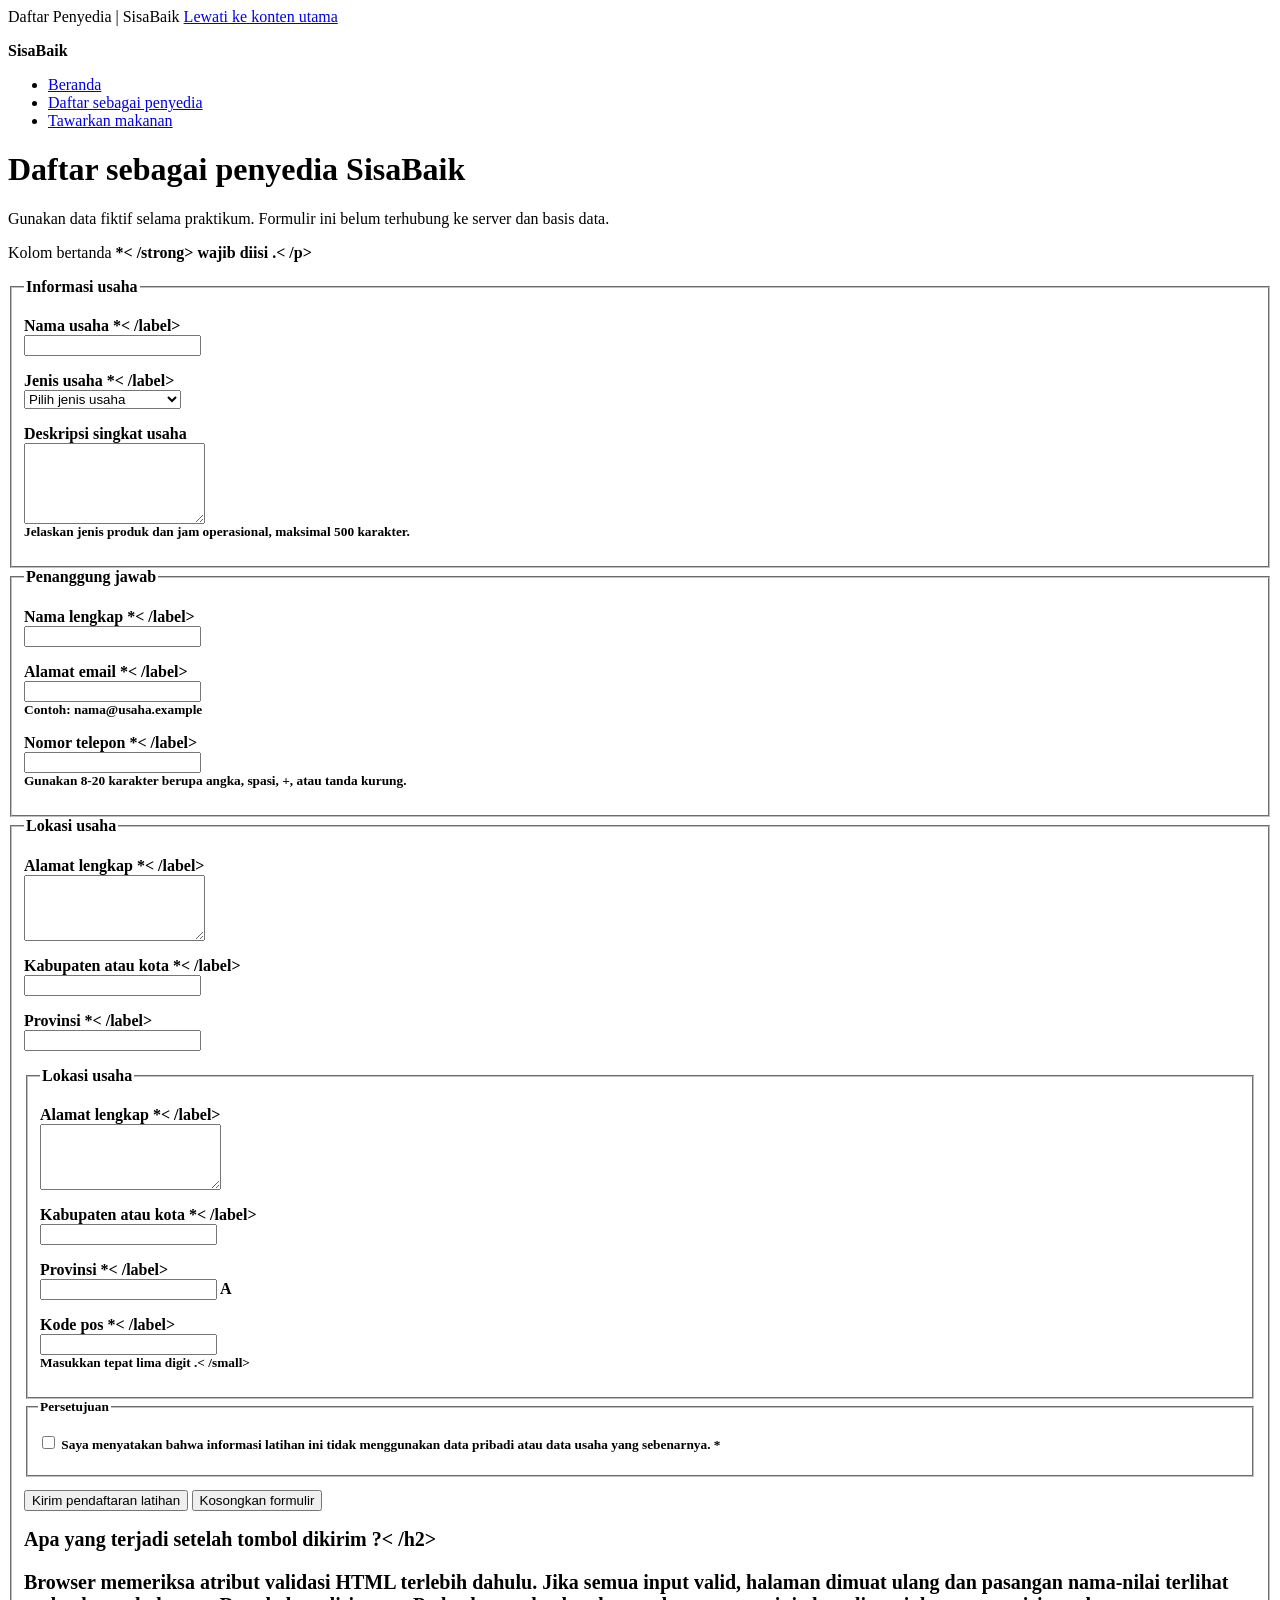
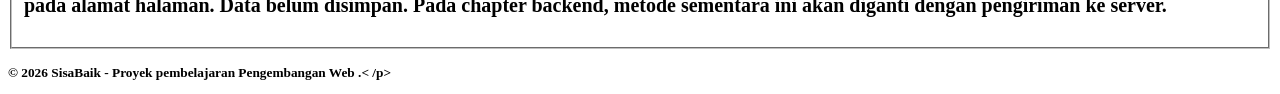
==== daftar-penyedia.html @ 4a2b6e1c "feat: add accessible provider registration form" ====
<! doctype html>
<html lang="id">
<head>
<meta charset="utf-8">
<meta name="viewport" content="width=device-width, initial-scale=1">
<meta
name="description"
content="Formulir prototipe untuk mendaftarkan usaha sebagai penyedia makanan di SisaBaik."

<title>Daftar Penyedia | SisaBaik</title>
</head>
<body>
<a href="#konten-utama">Lewati ke konten utama</a>

<header>
<p><strong>SisaBaik</strong></p>
<nav aria-label="Navigasi utama">
<ul>
<li><a href="index.html">Beranda</a></li>
<li>
<a href="daftar-penyedia.html" aria-current="page">
Daftar sebagai penyedia
</a>
</li>
<li><a href="tawarkan-makanan.html">Tawarkan makanan</a></li>
</ul>
</nav>
</header>

<main id="konten-utama" tabindex="-1">
<h1>Daftar sebagai penyedia SisaBaik</h1>
<p>
Gunakan data fiktif selama praktikum. Formulir ini belum terhubung ke

server dan basis data.
</p>
<p id="petunjuk-wajib">Kolom bertanda <strong> *< /strong> wajib diisi .< /p>

<form
action="daftar-penyedia.html"
method="get"
aria-describedby="petunjuk-wajib"
>

<fieldset>
<legend>Informasi usaha</legend>

<p>
<label for="nama-usaha">Nama usaha *< /label><br>
<input
type="text"
id="nama-usaha"
name="nama_usaha"
autocomplete="organization"
minlength="3"
maxlength="100"
required

</p>

<p>
<label for="jenis-usaha">Jenis usaha *< /label><br>
<select id="jenis-usaha" name="jenis_usaha" required>
<option value="">Pilih jenis usaha</option>
<option value="restoran">Restoran</option>
<option value="toko-roti">Toko roti</option>
<option value="katering">Katering</option>
<option value="ritel">Toko ritel</option>

<option value="hotel">Hotel atau penginapan</option>
<option value="lainnya">Lainnya</option>
</select>
</p>

<p>
<label for="deskripsi-usaha">Deskripsi singkat usaha</label><br>
<textarea
id="deskripsi-usaha"
name="deskripsi_usaha"
rows="5"
maxlength="500"
aria-describedby="bantuan-deskripsi"
></textarea><br>
<small id="bantuan-deskripsi">
Jelaskan jenis produk dan jam operasional, maksimal 500 karakter.
</small>
</p>
</fieldset>

<fieldset>
<legend>Penanggung jawab</legend>

<p>
<label for="nama-penanggung-jawab">Nama lengkap *< /label><br>
<input
type="text"
id="nama-penanggung-jawab"
name="nama_penanggung_jawab"
autocomplete="name"
minlength="3"
maxlength="100"
required

>
</p>

<p>
<label for="email">Alamat email *< /label><br>
<input
type="email"
id="email"
name="email"
autocomplete="email"
maxlength="254"
aria-describedby="bantuan-email"
required
><br>
<small id="bantuan-email">Contoh: nama@usaha.example</small>
</p>

<p>
<label for="telepon">Nomor telepon *< /label><br>
<input
type="tel"
id="telepon"
name="telepon"
autocomplete="tel"
inputmode="tel"
pattern="[0-9+() ]{8,20}"
aria-describedby="bantuan-telepon"
required
><br>
<small id="bantuan-telepon">
Gunakan 8-20 karakter berupa angka, spasi, +, atau tanda kurung.
</small>
</p>

</fieldset>

<fieldset>
<legend>Lokasi usaha</legend>

<p>
<label for="alamat">Alamat lengkap *< /label><br>
<textarea
id="alamat"
name="alamat"
rows="4"
autocomplete="street-address"
minlength="10"
maxlength="250"
required
></textarea>
</p>

<p>
<label for="kota">Kabupaten atau kota *< /label><br>
<input
type="text"
id="kota"
name="kota"
autocomplete="address-level2"
maxlength="100"
required

</p>

<p>
<label for="provinsi">Provinsi *< /label><br>
<input

</fieldset>

<fieldset>
<legend>Lokasi usaha</legend>

<p>
<label for="alamat">Alamat lengkap *< /label><br>
<textarea
id="alamat"
name="alamat"
rows="4"
autocomplete="street-address"
minlength="10"
maxlength="250"
required
></textarea>
</p>

<p>
<label for="kota">Kabupaten atau kota *< /label><br>
<input
type="text"
id="kota"
name="kota"
autocomplete="address-level2"
maxlength="100"
required

</p>

<p>
<label for="provinsi">Provinsi *< /label><br>
<input

type="text"
id="provinsi"
name="provinsi"
autocomplete="address-level1"
maxlength="100"
required

</p>

A

<p>
<label for="kode-pos">Kode pos *< /label><br>
<input
type="text"
id="kode-pos"
name="kode_pos"
autocomplete="postal-code"
inputmode="numeric"
pattern="[0-9]{5}"
aria-describedby="bantuan-kode-pos"
required
><br>
<small id="bantuan-kode-pos">Masukkan tepat lima digit .< /small>
</p>
</fieldset>

<fieldset>
<legend>Persetujuan</legend>
<p>
<input
type="checkbox"
id="persetujuan"
name="persetujuan"
value="setuju"

required

<label for="persetujuan">
Saya menyatakan bahwa informasi latihan ini tidak menggunakan
data pribadi atau data usaha yang sebenarnya. *
</label>
</p>
</fieldset>

<p>
<button type="submit">Kirim pendaftaran latihan</button>
<button type="reset">Kosongkan formulir</button>
</p>
</form>

<section aria-labelledby="catatan-prototipe">
<h2 id="catatan-prototipe">Apa yang terjadi setelah tombol dikirim ?< /h2>
<p>
Browser memeriksa atribut validasi HTML terlebih dahulu. Jika semua
input valid, halaman dimuat ulang dan pasangan nama-nilai terlihat
pada alamat halaman. Data belum disimpan. Pada chapter backend,
metode sementara ini akan diganti dengan pengiriman ke server.
</p>
</section>
</main>

<footer>
<p>&copy; 2026 SisaBaik - Proyek pembelajaran Pengembangan Web .< /p>
</footer>
</body>
</html>
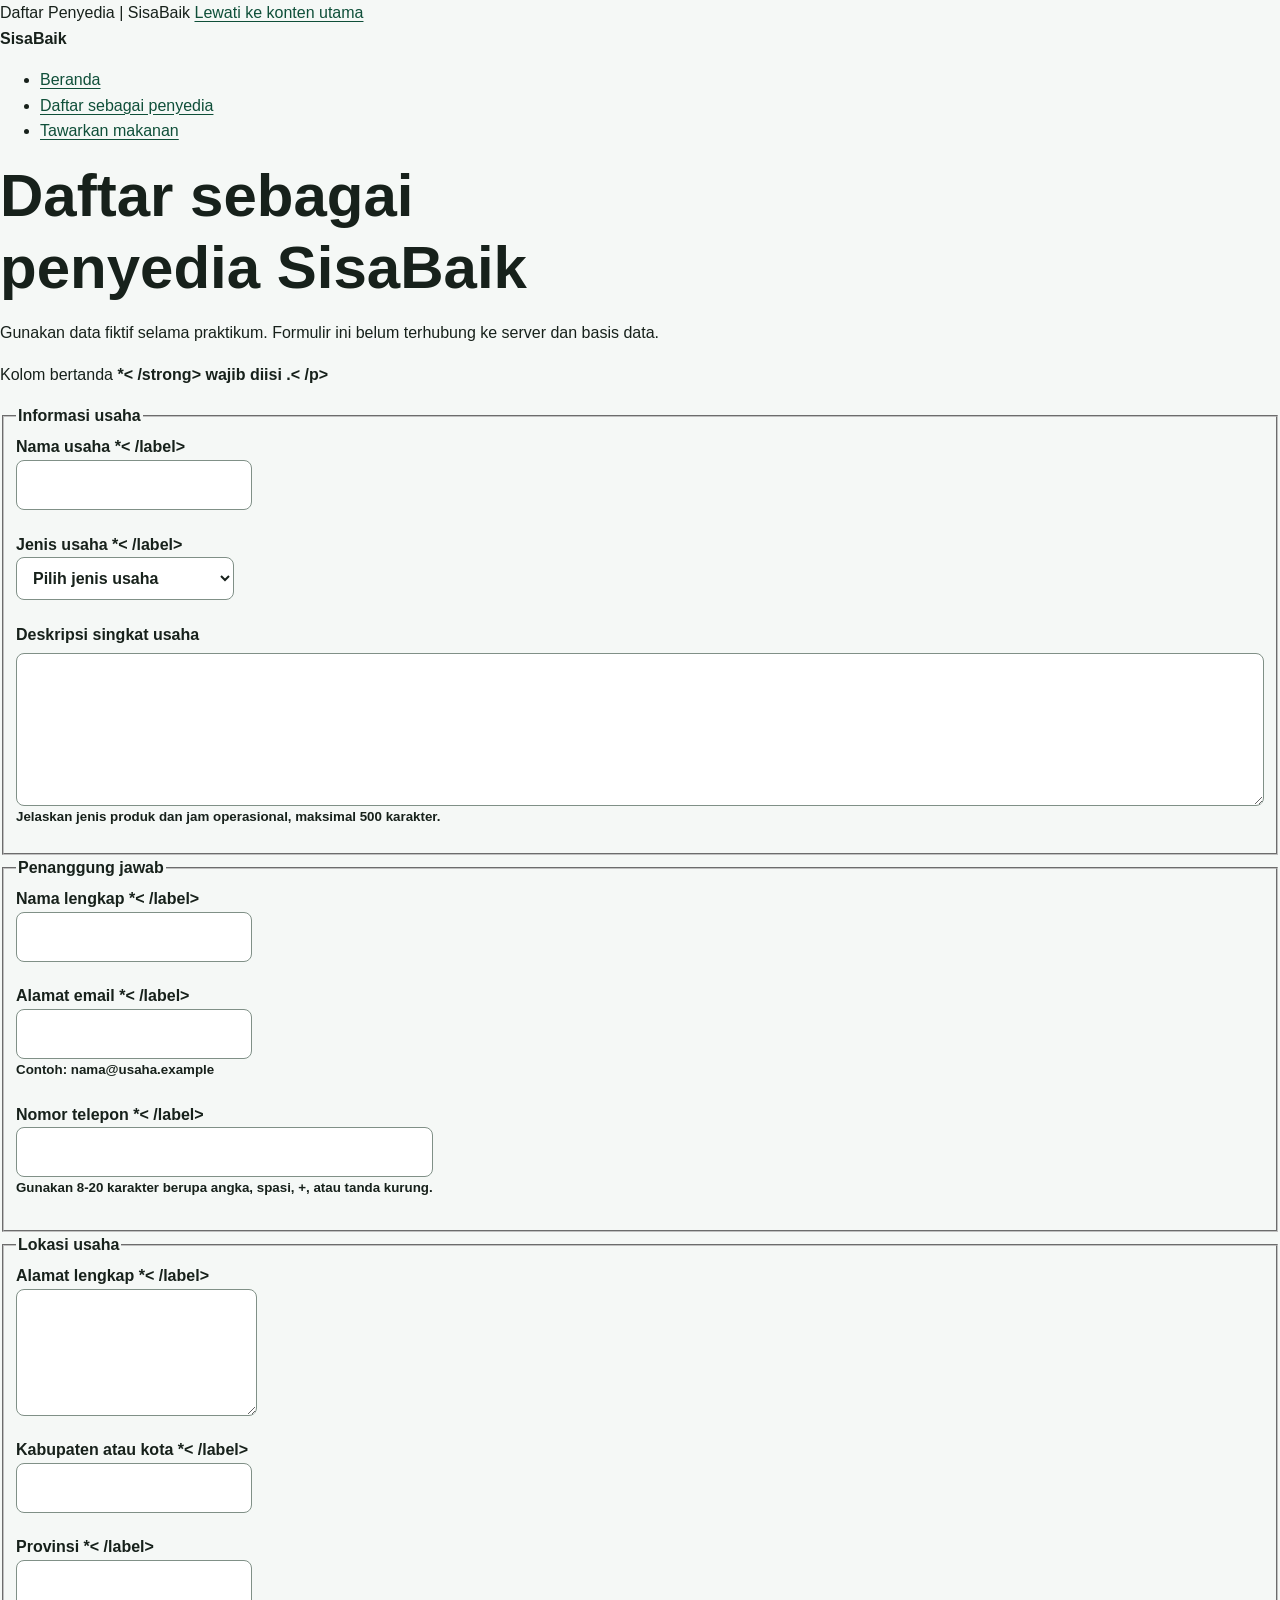
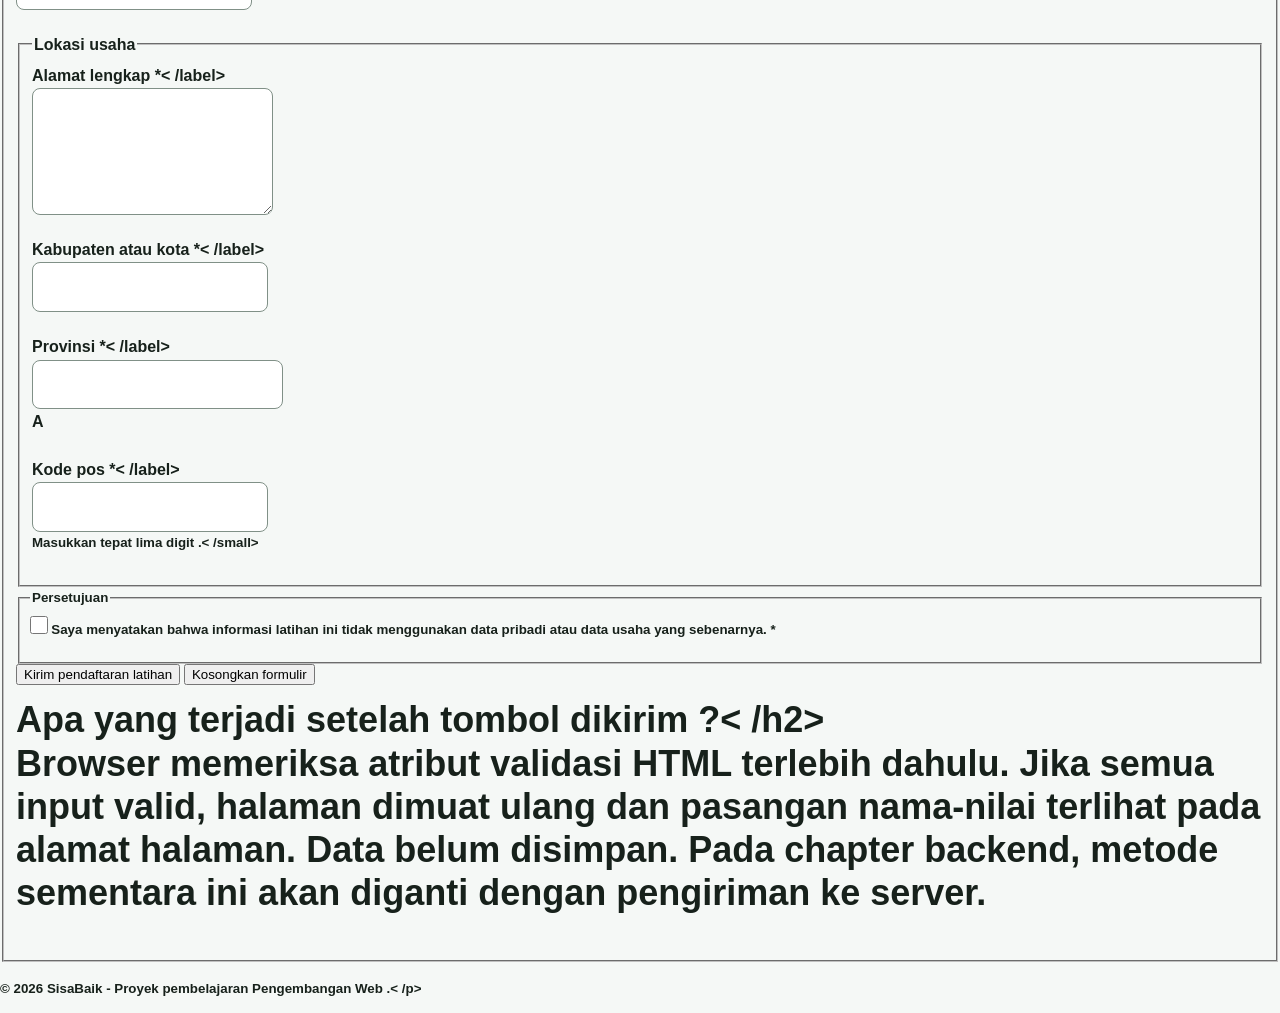
==== commit 1a52221c: "feat: add responsive SisaBaik visual system" ====
--- a/daftar-penyedia.html
+++ b/daftar-penyedia.html
@@ -8,6 +8,7 @@
 content="Formulir prototipe untuk mendaftarkan usaha sebagai penyedia makanan di SisaBaik."
 
 <title>Daftar Penyedia | SisaBaik</title>
+<link rel="stylesheet" href="styles.css">
 </head>
 <body>
 <a href="#konten-utama">Lewati ke konten utama</a>
--- a/styles.css
+++ b/styles.css
@@ -0,0 +1,449 @@
+:root {
+    --color-primary: #176b4d;
+    --color-primary-dark: #0f4f39;
+    --color-primary-soft: #e8f5ef;
+    --color-accent: #f2b84b;
+    --color-text: #17211b;
+    --color-muted: #52615a;
+    --color-surface: #ffffff;
+    --color-background: #f5f8f6;
+    --color-border: #cbd8d1;
+    --color-danger: #a52a2a;
+    --shadow-card: 0 0.5rem 1.5rem rgb(23 33 27 / 10%);
+    --radius-small: 0.5rem;
+    --radius-medium: 0.9rem;
+    --radius-large: 1.4rem;
+    --content-width: 72rem;
+}
+
+
+*,
+*::before,
+*::after {
+    box-sizing: border-box;
+}
+
+html {
+    scroll-behavior: smooth;
+}
+
+body {
+    margin: 0;
+    background: var(--color-background);
+    color: var(--color-text);
+    font-family: Arial, Helvetica, sans-serif;
+    font-size: 1rem;
+    line-height: 1.6;
+}
+
+h1,
+h2,
+h3,
+p {
+    margin-block-start: 0;
+}
+
+h1,
+h2,
+h3 {
+    line-height: 1.2;
+}
+
+h1 {
+    max-width: 18ch;
+    margin-block-end: 1rem;
+    font-size: clamp(2rem, 7vw, 3.75rem);
+}
+
+h2 {
+    margin-block-end: 1rem;
+    font-size: clamp(1.5rem, 4vw, 2.25rem);
+}
+
+h3 {
+    margin-block-end: 0.6rem;
+    font-size: 1.2rem;
+}
+
+
+a {
+    color: var(--color-primary-dark);
+    text-underline-offset: 0.2em;
+}
+
+a:hover {
+    text-decoration-thickness: 0.18em;
+}
+
+
+:focus-visible {
+    outline: 0.2rem solid var(--color-accent);
+    outline-offset: 0.2rem;
+}
+
+.skip-link {
+    position: absolute;
+    inset-block-start: 0.5rem;
+    inset-inline-start: 0.5rem;
+    z-index: 100;
+    padding: 0.7rem 1rem;
+    border-radius: var(--radius-small);
+    background: var(--color-text);
+    color: var(--color-surface);
+    transform: translateY(-180%);
+}
+
+.skip-link:focus {
+    transform: translateY(0);
+}
+
+.container {
+    width: min(100% - 2rem, var(--content-width));
+    margin-inline: auto;
+}
+
+.site-header {
+    background: var(--color-surface);
+    border-block-end: 0.0625rem solid var(--color-border);
+}
+
+.header-layout {
+    display: flex;
+    flex-direction: column;
+    gap: 0.75rem;
+    padding-block: 1rem;
+}
+
+.brand {
+    margin: 0;
+    color: var(--color-primary-dark);
+    font-size: 1.4rem;
+    font-weight: 700;
+}
+
+.nav-list {
+    display: flex;
+    flex-wrap: wrap;
+    gap: 0.5rem 1rem;
+    margin: 0;
+    padding: 0;
+    list-style: none;
+}
+
+.nav-list a {
+    display: inline-block;
+    padding-block: 0.35rem;
+    font-weight: 700;
+}
+
+.nav-list a[aria-current="page"] {
+    color: var(--color-primary);
+    text-decoration-thickness: 0.2em;
+}
+
+
+.hero {
+    padding-block: clamp(3rem, 10vw, 7rem);
+    background: linear-gradient(
+        135deg,
+        rgb(232 245 239 / 95%),
+        rgb(255 255 255 / 92%)
+    );
+}
+
+.hero-layout {
+    display: grid;
+    gap: 2rem;
+    align-items: center;
+}
+
+.eyebrow {
+    margin-block-end: 0.5rem;
+    color: var(--color-primary-dark);
+    font-weight: 700;
+    letter-spacing: 0.05em;
+    text-transform: uppercase;
+}
+
+.lead {
+    max-width: 62ch;
+    color: var(--color-muted);
+    font-size: 1.1rem;
+}
+
+.hero-panel {
+    padding: 1.5rem;
+    border: 0.0625rem solid var(--color-border);
+    border-radius: var(--radius-large);
+    background: var(--color-surface);
+    box-shadow: var(--shadow-card);
+}
+
+.hero-panel strong {
+    display: block;
+    color: var(--color-primary-dark);
+    font-size: 2rem;
+}
+
+.button-group,
+.form-actions {
+    display: flex;
+    flex-wrap: wrap;
+    gap: 0.75rem;
+    align-items: center;
+}
+
+.button {
+    display: inline-block;
+    padding: 0.75rem 1rem;
+    border: 0.125rem solid var(--color-primary);
+    border-radius: var(--radius-small);
+    background: var(--color-primary);
+    color: var(--color-surface);
+    font: inherit;
+    font-weight: 700;
+    line-height: 1.2;
+    text-decoration: none;
+    cursor: pointer;
+}
+
+.button:hover {
+    background: var(--color-primary-dark);
+    border-color: var(--color-primary-dark);
+}
+
+.button-secondary {
+    background: transparent;
+    color: var(--color-primary-dark);
+}
+
+.section {
+    padding-block: clamp(2.5rem, 7vw, 5rem);
+}
+
+.section-alt {
+    background: var(--color-surface);
+}
+
+.section-intro {
+    max-width: 65ch;
+    color: var(--color-muted);
+}
+
+
+.steps-grid,
+.benefit-grid,
+.offer-grid {
+    display: grid;
+    grid-template-columns: 1fr;
+    gap: 1rem;
+}
+
+
+.card {
+    padding: 1.25rem;
+    border: 0.0625rem solid var(--color-border);
+    border-radius: var(--radius-medium);
+    background: var(--color-surface);
+    box-shadow: var(--shadow-card);
+}
+
+.step-number {
+    display: inline-grid;
+    width: 2.25rem;
+    height: 2.25rem;
+    margin-block-end: 0.75rem;
+    place-items: center;
+    border-radius: 50%;
+    background: var(--color-primary-soft);
+    color: var(--color-primary-dark);
+    font-weight: 700;
+}
+
+.offer-card {
+    display: flex;
+    flex-direction: column;
+    overflow: hidden;
+    border: 0.0625rem solid var(--color-border);
+    border-radius: var(--radius-medium);
+    background: var(--color-surface);
+    box-shadow: var(--shadow-card);
+}
+
+.offer-card_visual {
+    min-height: 8rem;
+    background: linear-gradient(
+        135deg,
+        var(--color-primary),
+        var(--color-primary-dark)
+    );
+}
+
+.offer-card_content {
+    display: flex;
+    flex: 1;
+    flex-direction: column;
+    padding: 1.25rem;
+}
+
+.offer-card_meta {
+    color: var(--color-muted);
+}
+
+.offer-card_price {
+    margin-block-start: auto;
+    font-size: 1.15rem;
+}
+
+
+.badge {
+    display: inline-block;
+    width: fit-content;
+    margin-block-end: 0.75rem;
+    padding: 0.25rem 0.6rem;
+    border-radius: 999px;
+    background: var(--color-primary-soft);
+    color: var(--color-primary-dark);
+    font-size: 0.85rem;
+    font-weight: 700;
+}
+
+.notice {
+    padding: 1rem;
+    border-inline-start: 0.3rem solid var(--color-primary);
+    border-radius: var(--radius-small);
+    background: var(--color-primary-soft);
+}
+
+
+.page-heading {
+    padding-block: clamp(2.5rem, 7vw, 5rem) 2rem;
+}
+
+
+.form-card {
+    max-width: 56rem;
+    margin-block-end: 3rem;
+    padding: clamp(1rem, 4vw, 2rem);
+    border: 0.0625rem solid var(--color-border);
+    border-radius: var(--radius-large);
+    background: var(--color-surface);
+    box-shadow: var(--shadow-card);
+}
+
+.form-section {
+    margin: 0 0 1.5rem;
+    padding: 1.25rem;
+    border: 0.0625rem solid var(--color-border);
+    border-radius: var(--radius-medium);
+}
+
+.form-section legend {
+    padding-inline: 0.4rem;
+    color: var(--color-primary-dark);
+    font-size: 1.1rem;
+    font-weight: 700;
+}
+
+label {
+    display: inline-block;
+    margin-block-end: 0.35rem;
+    font-weight: 700;
+}
+
+input,
+select,
+textarea {
+    width: 100%;
+    padding: 0.7rem 0.75rem;
+    border: 0.0625rem solid #809087;
+    border-radius: var(--radius-small);
+    background: var(--color-surface);
+    color: var(--color-text);
+    font: inherit;
+}
+
+textarea {
+    resize: vertical;
+}
+
+input:focus,
+select:focus,
+textarea:focus {
+    border-color: var(--color-primary-dark);
+}
+
+input[type="checkbox"],
+input[type="radio"] {
+    width: 1.1rem;
+    height: 1.1rem;
+    margin: 0.2rem 0 0;
+    accent-color: var(--color-primary);
+}
+
+.required-note {
+    color: var(--color-muted);
+}
+
+
+.site-footer {
+    padding-block: 2rem;
+    background: var(--color-primary-dark);
+    color: var(--color-surface);
+}
+
+.site-footer a {
+    color: var(--color-surface);
+}
+
+.footer-layout {
+    display: flex;
+    flex-direction: column;
+    gap: 0.5rem;
+}
+
+.footer-layout p,
+.footer-layout address {
+    margin: 0;
+}
+
+
+@media (min-width: 48rem) {
+    .header-layout {
+        flex-direction: row;
+        justify-content: space-between;
+        align-items: center;
+    }
+
+    .hero-layout {
+        grid-template-columns: minmax(0, 1.5fr) minmax(15rem, 0.7fr);
+    }
+
+    .steps-grid,
+    .benefit-grid {
+        grid-template-columns: repeat(3, minmax(0, 1fr));
+    }
+
+    .offer-grid {
+        grid-template-columns: repeat(2, minmax(0, 1fr));
+    }
+
+    .footer-layout {
+        flex-direction: row;
+        justify-content: space-between;
+        align-items: center;
+    }
+}
+
+@media (min-width: 68rem) {
+    .offer-grid {
+        grid-template-columns: repeat(3, minmax(0, 1fr));
+    }
+}
+
+
+@media (prefers-reduced-motion: reduce) {
+    html {
+        scroll-behavior: auto;
+    }
+}
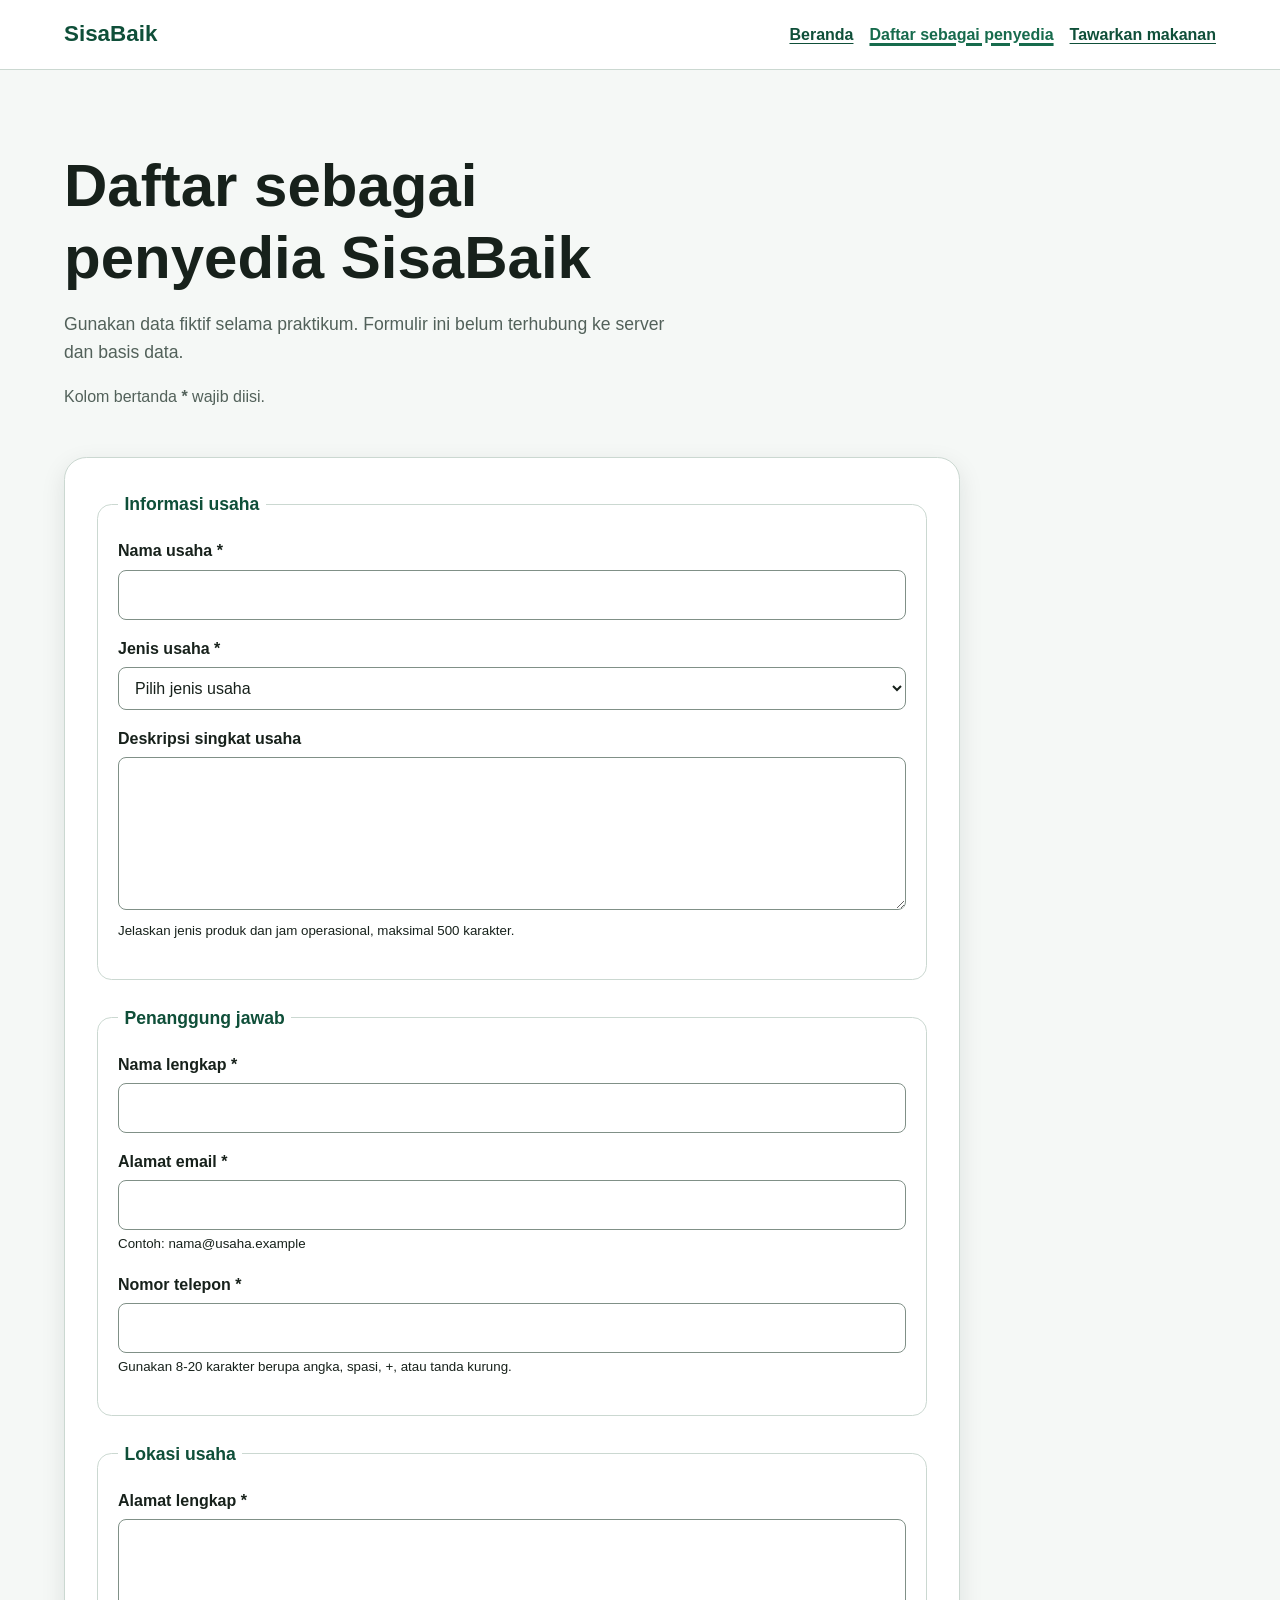
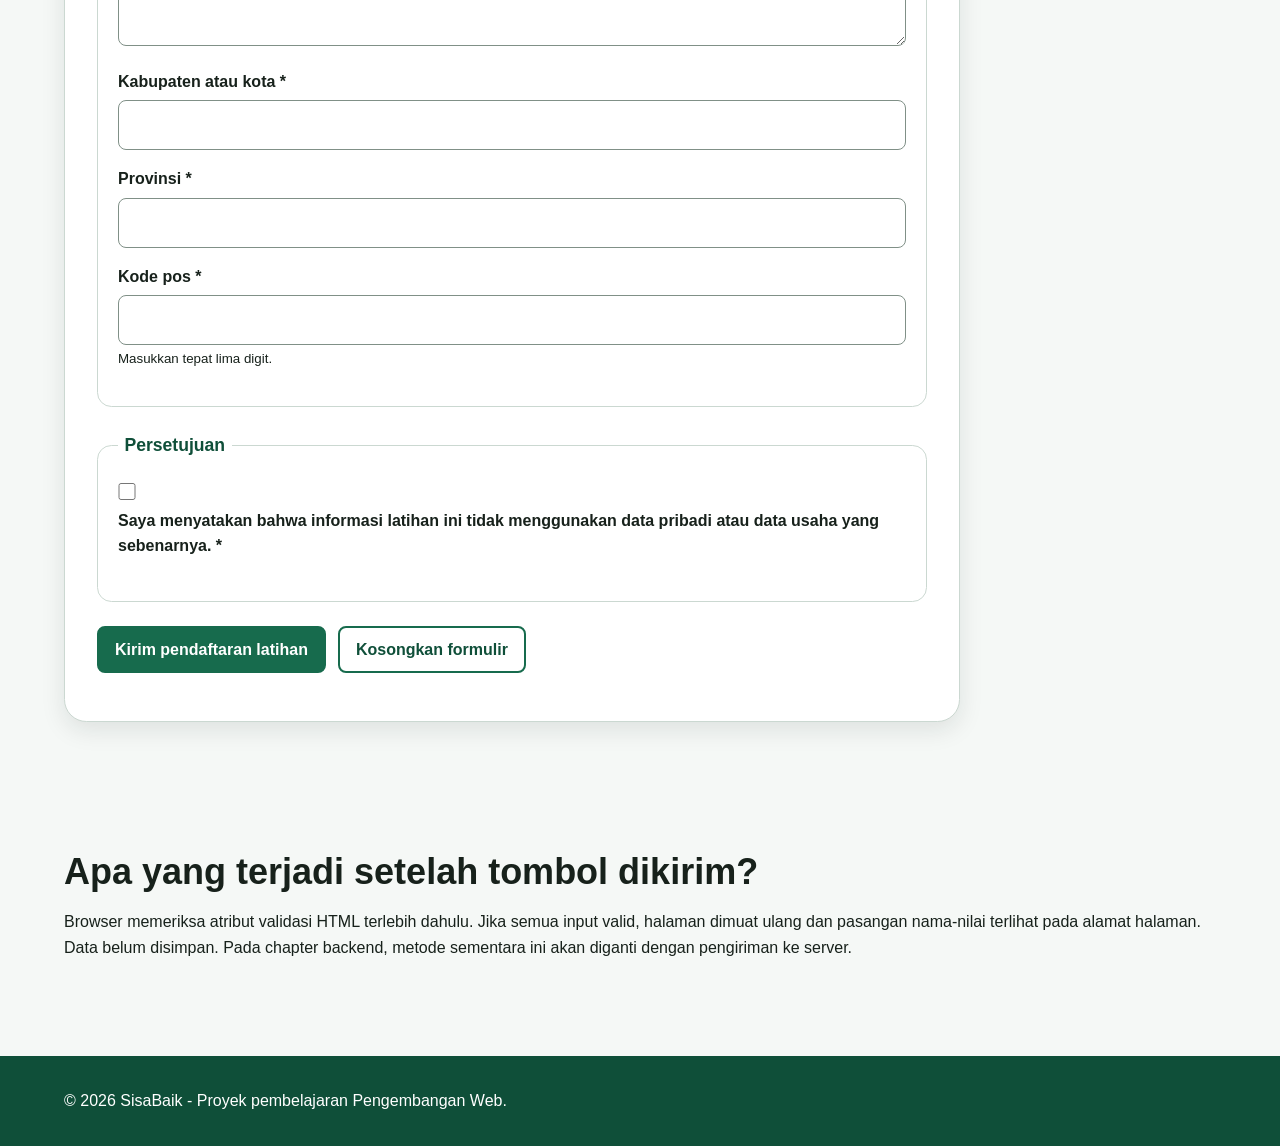
==== commit 51d78f30: "style: apply responsive layout to SisaBaik pages" ====
--- a/daftar-penyedia.html
+++ b/daftar-penyedia.html
@@ -1,273 +1,125 @@
-<! doctype html>
+<!doctype html>
 <html lang="id">
 <head>
-<meta charset="utf-8">
-<meta name="viewport" content="width=device-width, initial-scale=1">
-<meta
-name="description"
-content="Formulir prototipe untuk mendaftarkan usaha sebagai penyedia makanan di SisaBaik."
-
-<title>Daftar Penyedia | SisaBaik</title>
-<link rel="stylesheet" href="styles.css">
+    <meta charset="utf-8">
+    <meta name="viewport" content="width=device-width, initial-scale=1">
+    <meta 
+    name="description" 
+    content="Formulir prototipe untuk mendaftarkan usaha sebagai penyedia makanan di SisaBaik.">
+    <title>Daftar Penyedia | SisaBaik</title>
+    <link rel="stylesheet" href="styles.css">
 </head>
 <body>
-<a href="#konten-utama">Lewati ke konten utama</a>
+    <a class="skip-link" href="#konten-utama">Lewati ke konten utama</a>
+    <header class="site-header">
+        <div class="container header-layout">
+            <p class="brand">SisaBaik</p>
+            <nav aria-label="Navigasi utama">
+                <ul class="nav-list">
+                    <li><a href="index.html">Beranda</a></li>
+                    <li><a href="daftar-penyedia.html" aria-current="page">Daftar sebagai penyedia</a></li>
+                    <li><a href="tawarkan-makanan.html">Tawarkan makanan</a></li>
+                </ul>
+            </nav>
+        </div>
+    </header>
 
-<header>
-<p><strong>SisaBaik</strong></p>
-<nav aria-label="Navigasi utama">
-<ul>
-<li><a href="index.html">Beranda</a></li>
-<li>
-<a href="daftar-penyedia.html" aria-current="page">
-Daftar sebagai penyedia
-</a>
-</li>
-<li><a href="tawarkan-makanan.html">Tawarkan makanan</a></li>
-</ul>
-</nav>
-</header>
+    <main class="container" id="konten-utama" tabindex="-1">
+        <div class="page-heading">
+            <h1>Daftar sebagai penyedia SisaBaik</h1>
+            <p class="lead">Gunakan data fiktif selama praktikum. Formulir ini belum terhubung ke server dan basis data.</p>
+            <p class="required-note" id="petunjuk-wajib">Kolom bertanda <strong>*</strong> wajib diisi.</p>
+        </div>
 
-<main id="konten-utama" tabindex="-1">
-<h1>Daftar sebagai penyedia SisaBaik</h1>
-<p>
-Gunakan data fiktif selama praktikum. Formulir ini belum terhubung ke
+        <form class="form-card" action="daftar-penyedia.html" method="get" aria-describedby="petunjuk-wajib">
+            <fieldset class="form-section">
+                <legend>Informasi usaha</legend>
+                <p>
+                    <label for="nama-usaha">Nama usaha *</label><br>
+                    <input type="text" id="nama-usaha" name="nama_usaha" autocomplete="organization" minlength="3" maxlength="100" required>
+                </p>
+                <p>
+                    <label for="jenis-usaha">Jenis usaha *</label><br>
+                    <select id="jenis-usaha" name="jenis_usaha" required>
+                        <option value="">Pilih jenis usaha</option>
+                        <option value="restoran">Restoran</option>
+                        <option value="toko-roti">Toko roti</option>
+                        <option value="katering">Katering</option>
+                        <option value="ritel">Toko ritel</option>
+                        <option value="hotel">Hotel atau penginapan</option>
+                        <option value="lainnya">Lainnya</option>
+                    </select>
+                </p>
+                <p>
+                    <label for="deskripsi-usaha">Deskripsi singkat usaha</label><br>
+                    <textarea id="deskripsi-usaha" name="deskripsi_usaha" rows="5" maxlength="500" aria-describedby="bantuan-deskripsi"></textarea><br>
+                    <small id="bantuan-deskripsi">Jelaskan jenis produk dan jam operasional, maksimal 500 karakter.</small>
+                </p>
+            </fieldset>
 
-server dan basis data.
-</p>
-<p id="petunjuk-wajib">Kolom bertanda <strong> *< /strong> wajib diisi .< /p>
+            <fieldset class="form-section">
+                <legend>Penanggung jawab</legend>
+                <p>
+                    <label for="nama-penanggung-jawab">Nama lengkap *</label><br>
+                    <input type="text" id="nama-penanggung-jawab" name="nama_penanggung_jawab" autocomplete="name" minlength="3" maxlength="100" required>
+                </p>
+                <p>
+                    <label for="email">Alamat email *</label><br>
+                    <input type="email" id="email" name="email" autocomplete="email" maxlength="254" aria-describedby="bantuan-email" required><br>
+                    <small id="bantuan-email">Contoh: nama@usaha.example</small>
+                </p>
+                <p>
+                    <label for="telepon">Nomor telepon *</label><br>
+                    <input type="tel" id="telepon" name="telepon" autocomplete="tel" inputmode="tel" pattern="[0-9+() ]{8,20}" aria-describedby="bantuan-telepon" required><br>
+                    <small id="bantuan-telepon">Gunakan 8-20 karakter berupa angka, spasi, +, atau tanda kurung.</small>
+                </p>
+            </fieldset>
 
-<form
-action="daftar-penyedia.html"
-method="get"
-aria-describedby="petunjuk-wajib"
->
+            <fieldset class="form-section">
+                <legend>Lokasi usaha</legend>
+                <p>
+                    <label for="alamat">Alamat lengkap *</label><br>
+                    <textarea id="alamat" name="alamat" rows="4" autocomplete="street-address" minlength="10" maxlength="250" required></textarea>
+                </p>
+                <p>
+                    <label for="kota">Kabupaten atau kota *</label><br>
+                    <input type="text" id="kota" name="kota" autocomplete="address-level2" maxlength="100" required>
+                </p>
+                <p>
+                    <label for="provinsi">Provinsi *</label><br>
+                    <input type="text" id="provinsi" name="provinsi" autocomplete="address-level1" maxlength="100" required>
+                </p>
+                <p>
+                    <label for="kode-pos">Kode pos *</label><br>
+                    <input type="text" id="kode-pos" name="kode_pos" autocomplete="postal-code" inputmode="numeric" pattern="[0-9]{5}" aria-describedby="bantuan-kode-pos" required><br>
+                    <small id="bantuan-kode-pos">Masukkan tepat lima digit.</small>
+                </p>
+            </fieldset>
 
-<fieldset>
-<legend>Informasi usaha</legend>
+            <fieldset class="form-section">
+                <legend>Persetujuan</legend>
+                <p>
+                    <input type="checkbox" id="persetujuan" name="persetujuan" value="setuju" required>
+                    <label for="persetujuan">Saya menyatakan bahwa informasi latihan ini tidak menggunakan data pribadi atau data usaha yang sebenarnya. *</label>
+                </p>
+            </fieldset>
 
-<p>
-<label for="nama-usaha">Nama usaha *< /label><br>
-<input
-type="text"
-id="nama-usaha"
-name="nama_usaha"
-autocomplete="organization"
-minlength="3"
-maxlength="100"
-required
+            <p class="form-actions">
+                <button class="button" type="submit">Kirim pendaftaran latihan</button>
+                <button class="button button-secondary" type="reset">Kosongkan formulir</button>
+            </p>
+        </form>
 
-</p>
+        <section class="section" aria-labelledby="catatan-prototipe">
+            <h2 id="catatan-prototipe">Apa yang terjadi setelah tombol dikirim?</h2>
+            <p>Browser memeriksa atribut validasi HTML terlebih dahulu. Jika semua input valid, halaman dimuat ulang dan pasangan nama-nilai terlihat pada alamat halaman. Data belum disimpan. Pada chapter backend, metode sementara ini akan diganti dengan pengiriman ke server.</p>
+        </section>
+    </main>
 
-<p>
-<label for="jenis-usaha">Jenis usaha *< /label><br>
-<select id="jenis-usaha" name="jenis_usaha" required>
-<option value="">Pilih jenis usaha</option>
-<option value="restoran">Restoran</option>
-<option value="toko-roti">Toko roti</option>
-<option value="katering">Katering</option>
-<option value="ritel">Toko ritel</option>
-
-<option value="hotel">Hotel atau penginapan</option>
-<option value="lainnya">Lainnya</option>
-</select>
-</p>
-
-<p>
-<label for="deskripsi-usaha">Deskripsi singkat usaha</label><br>
-<textarea
-id="deskripsi-usaha"
-name="deskripsi_usaha"
-rows="5"
-maxlength="500"
-aria-describedby="bantuan-deskripsi"
-></textarea><br>
-<small id="bantuan-deskripsi">
-Jelaskan jenis produk dan jam operasional, maksimal 500 karakter.
-</small>
-</p>
-</fieldset>
-
-<fieldset>
-<legend>Penanggung jawab</legend>
-
-<p>
-<label for="nama-penanggung-jawab">Nama lengkap *< /label><br>
-<input
-type="text"
-id="nama-penanggung-jawab"
-name="nama_penanggung_jawab"
-autocomplete="name"
-minlength="3"
-maxlength="100"
-required
-
->
-</p>
-
-<p>
-<label for="email">Alamat email *< /label><br>
-<input
-type="email"
-id="email"
-name="email"
-autocomplete="email"
-maxlength="254"
-aria-describedby="bantuan-email"
-required
-><br>
-<small id="bantuan-email">Contoh: nama@usaha.example</small>
-</p>
-
-<p>
-<label for="telepon">Nomor telepon *< /label><br>
-<input
-type="tel"
-id="telepon"
-name="telepon"
-autocomplete="tel"
-inputmode="tel"
-pattern="[0-9+() ]{8,20}"
-aria-describedby="bantuan-telepon"
-required
-><br>
-<small id="bantuan-telepon">
-Gunakan 8-20 karakter berupa angka, spasi, +, atau tanda kurung.
-</small>
-</p>
-
-</fieldset>
-
-<fieldset>
-<legend>Lokasi usaha</legend>
-
-<p>
-<label for="alamat">Alamat lengkap *< /label><br>
-<textarea
-id="alamat"
-name="alamat"
-rows="4"
-autocomplete="street-address"
-minlength="10"
-maxlength="250"
-required
-></textarea>
-</p>
-
-<p>
-<label for="kota">Kabupaten atau kota *< /label><br>
-<input
-type="text"
-id="kota"
-name="kota"
-autocomplete="address-level2"
-maxlength="100"
-required
-
-</p>
-
-<p>
-<label for="provinsi">Provinsi *< /label><br>
-<input
-
-</fieldset>
-
-<fieldset>
-<legend>Lokasi usaha</legend>
-
-<p>
-<label for="alamat">Alamat lengkap *< /label><br>
-<textarea
-id="alamat"
-name="alamat"
-rows="4"
-autocomplete="street-address"
-minlength="10"
-maxlength="250"
-required
-></textarea>
-</p>
-
-<p>
-<label for="kota">Kabupaten atau kota *< /label><br>
-<input
-type="text"
-id="kota"
-name="kota"
-autocomplete="address-level2"
-maxlength="100"
-required
-
-</p>
-
-<p>
-<label for="provinsi">Provinsi *< /label><br>
-<input
-
-type="text"
-id="provinsi"
-name="provinsi"
-autocomplete="address-level1"
-maxlength="100"
-required
-
-</p>
-
-A
-
-<p>
-<label for="kode-pos">Kode pos *< /label><br>
-<input
-type="text"
-id="kode-pos"
-name="kode_pos"
-autocomplete="postal-code"
-inputmode="numeric"
-pattern="[0-9]{5}"
-aria-describedby="bantuan-kode-pos"
-required
-><br>
-<small id="bantuan-kode-pos">Masukkan tepat lima digit .< /small>
-</p>
-</fieldset>
-
-<fieldset>
-<legend>Persetujuan</legend>
-<p>
-<input
-type="checkbox"
-id="persetujuan"
-name="persetujuan"
-value="setuju"
-
-required
-
-<label for="persetujuan">
-Saya menyatakan bahwa informasi latihan ini tidak menggunakan
-data pribadi atau data usaha yang sebenarnya. *
-</label>
-</p>
-</fieldset>
-
-<p>
-<button type="submit">Kirim pendaftaran latihan</button>
-<button type="reset">Kosongkan formulir</button>
-</p>
-</form>
-
-<section aria-labelledby="catatan-prototipe">
-<h2 id="catatan-prototipe">Apa yang terjadi setelah tombol dikirim ?< /h2>
-<p>
-Browser memeriksa atribut validasi HTML terlebih dahulu. Jika semua
-input valid, halaman dimuat ulang dan pasangan nama-nilai terlihat
-pada alamat halaman. Data belum disimpan. Pada chapter backend,
-metode sementara ini akan diganti dengan pengiriman ke server.
-</p>
-</section>
-</main>
-
-<footer>
-<p>&copy; 2026 SisaBaik - Proyek pembelajaran Pengembangan Web .< /p>
-</footer>
+    <footer class="site-footer">
+        <div class="container footer-layout">
+            <p>&copy; 2026 SisaBaik - Proyek pembelajaran Pengembangan Web.</p>
+        </div>
+    </footer>
 </body>
 </html>
